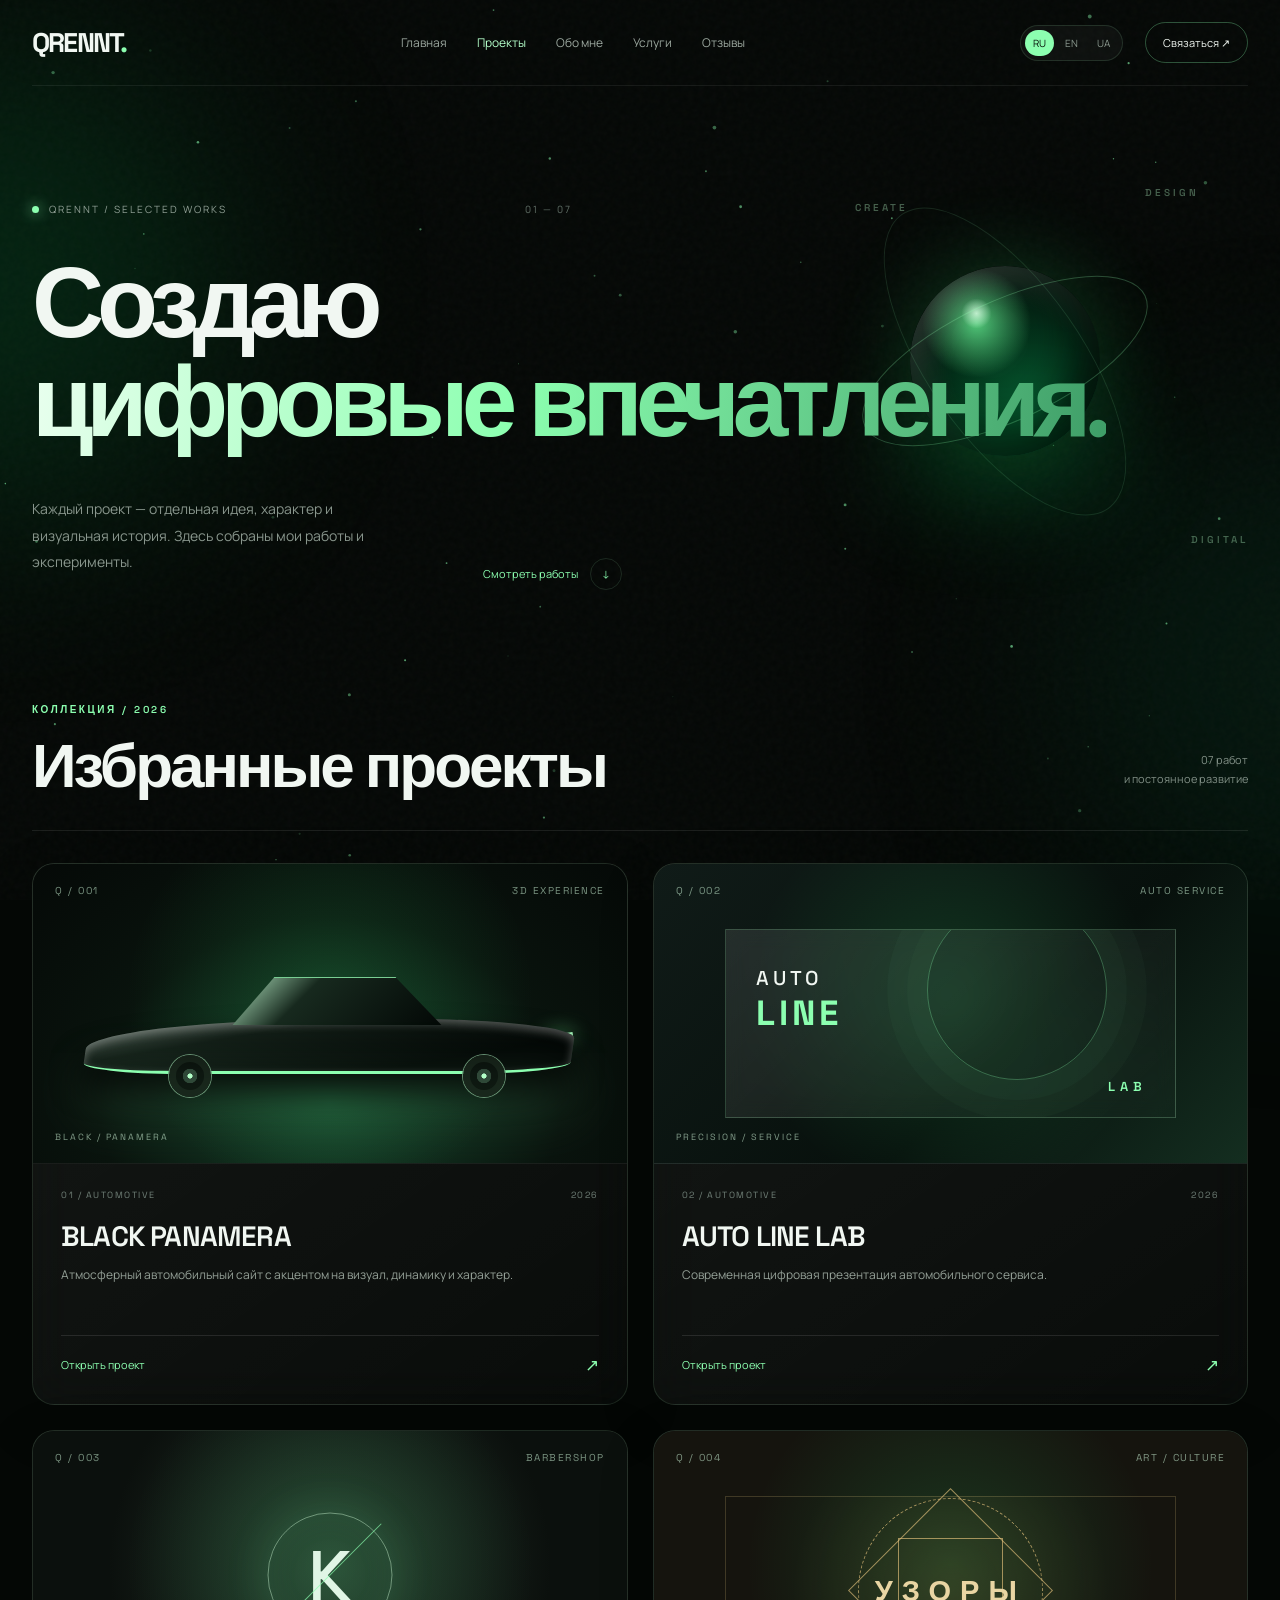
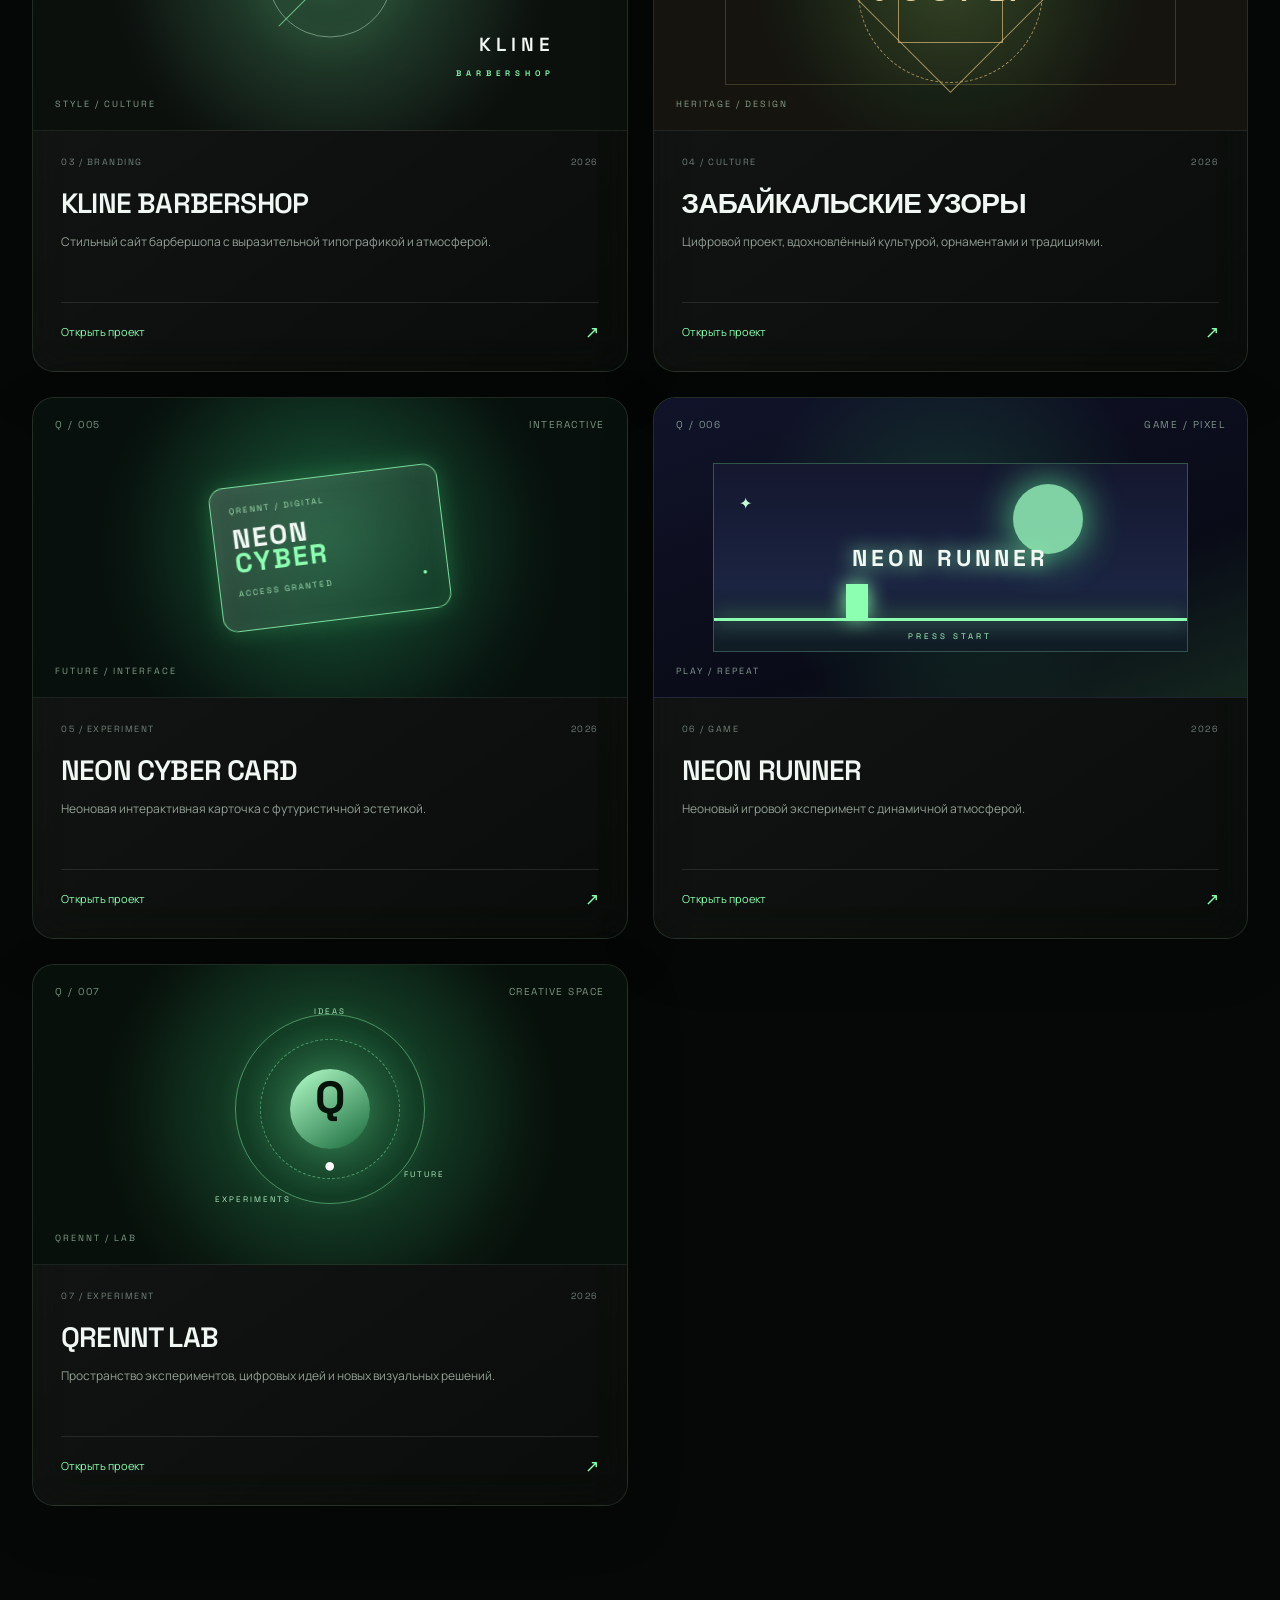
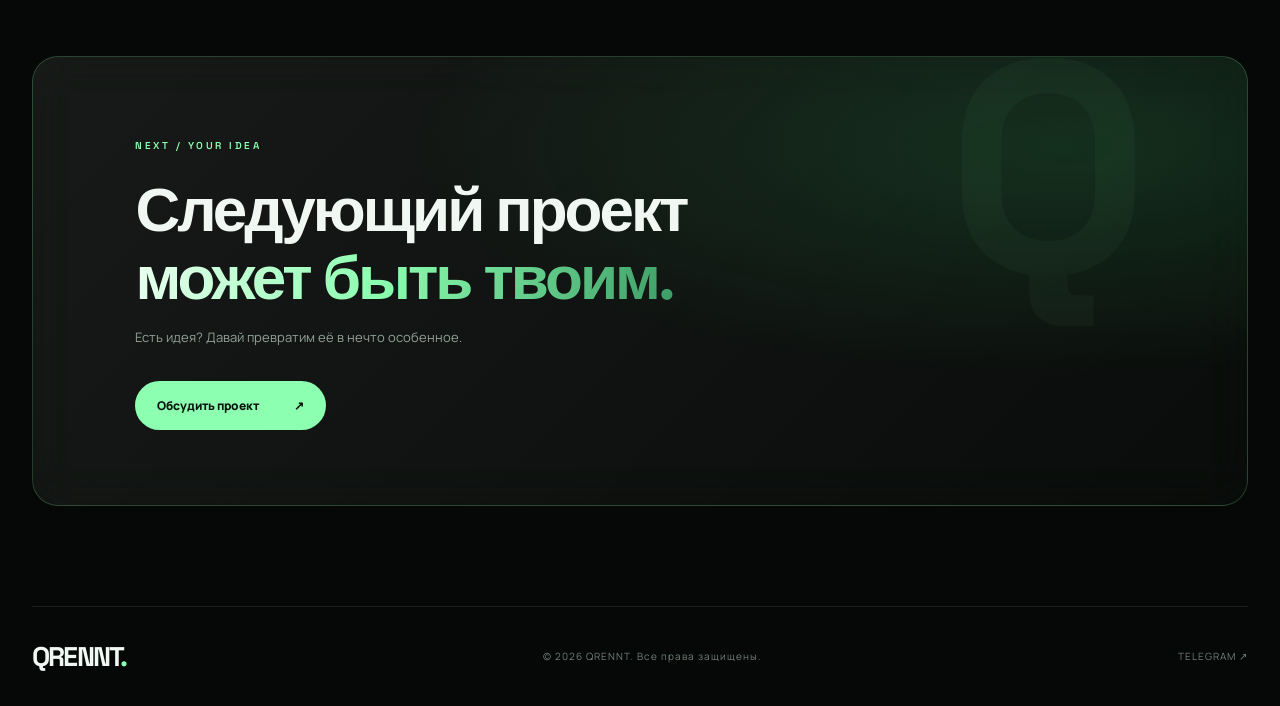
==== projects.html @ 6127b249 "Add files via upload" ====
<!DOCTYPE html>
<html lang="ru">
<head>
  <meta charset="UTF-8">
  <meta name="viewport" content="width=device-width, initial-scale=1.0">
  <meta name="theme-color" content="#050806">
  <title>Проекты — QRENNT</title>
  <meta name="description" content="Избранные проекты QRENNT — сайты, дизайн и цифровые эксперименты.">
  <link rel="preconnect" href="https://fonts.googleapis.com">
  <link rel="preconnect" href="https://fonts.gstatic.com" crossorigin>
  <link href="https://fonts.googleapis.com/css2?family=Manrope:wght@400;500;600;700;800&family=Space+Grotesk:wght@400;500;600;700&display=swap" rel="stylesheet">
  <link rel="stylesheet" href="projects.css">
  <script src="projects.js" defer></script>
</head>
<body>
  <div class="ambient ambient-one"></div>
  <div class="ambient ambient-two"></div>
  <canvas id="particles"></canvas>

  <header class="site-header">
    <a class="logo" href="index.html">QRENNT<span>.</span></a>

    <button class="menu-toggle" id="menuToggle" aria-label="Открыть меню">
      <span></span><span></span>
    </button>

    <nav class="nav" id="mainNav">
      <a href="index.html" data-i18n="navHome">Главная</a>
      <a href="projects.html" class="active" data-i18n="navProjects">Проекты</a>
      <a href="about.html" data-i18n="navAbout">Обо мне</a>
      <a href="services.html" data-i18n="navServices">Услуги</a>
      <a href="reviews.html" data-i18n="navReviews">Отзывы</a>
    </nav>

    <div class="header-right">
      <div class="language-switch">
        <button class="lang active" data-lang="ru">RU</button>
        <button class="lang" data-lang="en">EN</button>
        <button class="lang" data-lang="ua">UA</button>
      </div>
      <a class="header-contact" href="https://t.me/qrennt_workich" target="_blank" rel="noopener" data-i18n="contact">Связаться ↗</a>
    </div>
  </header>

  <main>
    <section class="hero">
      <div class="hero-topline">
        <span class="status-dot"></span>
        <span data-i18n="eyebrow">QRENNT / SELECTED WORKS</span>
        <span class="hero-index">01 — 07</span>
      </div>

      <h1><span data-i18n="heroLine1">Создаю</span><br><span class="gradient-text" data-i18n="heroLine2">цифровые впечатления.</span></h1>

      <div class="hero-bottom">
        <p data-i18n="heroDescription">Каждый проект — отдельная идея, характер и визуальная история. Здесь собраны мои работы и эксперименты.</p>
        <a href="#work" class="scroll-link"><span data-i18n="scroll">Смотреть работы</span><span class="scroll-arrow">↓</span></a>
      </div>

      <div class="hero-orb" aria-hidden="true">
        <div class="orb-ring ring-one"></div>
        <div class="orb-ring ring-two"></div>
        <div class="orb-glass"></div>
        <div class="orb-glow"></div>
      </div>
      <span class="floating-word word-one">DESIGN</span>
      <span class="floating-word word-two">DIGITAL</span>
      <span class="floating-word word-three">CREATE</span>
    </section>

    <section class="work-section" id="work">
      <div class="section-heading">
        <div>
          <span class="section-kicker" data-i18n="collection">КОЛЛЕКЦИЯ / 2026</span>
          <h2 data-i18n="selected">Избранные проекты<span>.</span></h2>
        </div>
        <p data-i18n="count">07 работ<br>и постоянное развитие</p>
      </div>

      <div class="project-grid">

        <article class="project-card featured reveal" data-number="01">
          <div class="project-visual visual-car">
            <div class="visual-top"><span>Q / 001</span><span>3D EXPERIENCE</span></div>
            <div class="car-scene">
              <div class="car-light"></div>
              <div class="car-body"></div>
              <div class="car-window"></div>
              <div class="car-wheel wheel-left"></div>
              <div class="car-wheel wheel-right"></div>
              <div class="car-floor"></div>
            </div>
            <span class="visual-caption">BLACK / PANAMERA</span>
            <span class="visual-orbit"></span>
          </div>
          <div class="project-info">
            <div class="project-meta"><span>01 / AUTOMOTIVE</span><span>2026</span></div>
            <h3>BLACK PANAMERA</h3>
            <p data-i18n="carDesc">Атмосферный автомобильный сайт с акцентом на визуал, динамику и характер.</p>
            <a class="project-link" href="projects/3d-car-site/index.html" target="_blank" rel="noopener"><span data-i18n="openProject">Открыть проект</span><span>↗</span></a>
          </div>
        </article>

        <article class="project-card reveal" data-number="02">
          <div class="project-visual visual-auto">
            <div class="visual-top"><span>Q / 002</span><span>AUTO SERVICE</span></div>
            <div class="auto-window">
              <span class="auto-label">AUTO<br><b>LINE</b></span>
              <div class="auto-lines"></div>
              <div class="auto-circle">LAB</div>
            </div>
            <span class="visual-caption">PRECISION / SERVICE</span>
          </div>
          <div class="project-info">
            <div class="project-meta"><span>02 / AUTOMOTIVE</span><span>2026</span></div>
            <h3>AUTO LINE LAB</h3>
            <p data-i18n="autoDesc">Современная цифровая презентация автомобильного сервиса.</p>
            <a class="project-link" href="projects/AUTO-LINE-LAB/index.html" target="_blank" rel="noopener"><span data-i18n="openProject">Открыть проект</span><span>↗</span></a>
          </div>
        </article>

        <article class="project-card reveal" data-number="03">
          <div class="project-visual visual-barber">
            <div class="visual-top"><span>Q / 003</span><span>BARBERSHOP</span></div>
            <div class="barber-emblem"><span>K</span><i></i></div>
            <div class="barber-type">KLINE<br><small>BARBERSHOP</small></div>
            <span class="visual-caption">STYLE / CULTURE</span>
          </div>
          <div class="project-info">
            <div class="project-meta"><span>03 / BRANDING</span><span>2026</span></div>
            <h3>KLINE BARBERSHOP</h3>
            <p data-i18n="barberDesc">Стильный сайт барбершопа с выразительной типографикой и атмосферой.</p>
            <a class="project-link" href="projects/БАРБЕРШОП/index.html" target="_blank" rel="noopener"><span data-i18n="openProject">Открыть проект</span><span>↗</span></a>
          </div>
        </article>

        <article class="project-card reveal" data-number="04">
          <div class="project-visual visual-pattern">
            <div class="visual-top"><span>Q / 004</span><span>ART / CULTURE</span></div>
            <div class="pattern-art">
              <div class="pattern-shape shape-a"></div>
              <div class="pattern-shape shape-b"></div>
              <div class="pattern-shape shape-c"></div>
              <span>УЗОРЫ</span>
            </div>
            <span class="visual-caption">HERITAGE / DESIGN</span>
          </div>
          <div class="project-info">
            <div class="project-meta"><span>04 / CULTURE</span><span>2026</span></div>
            <h3 data-i18n="patternsTitle">ЗАБАЙКАЛЬСКИЕ УЗОРЫ</h3>
            <p data-i18n="patternsDesc">Цифровой проект, вдохновлённый культурой, орнаментами и традициями.</p>
            <a class="project-link" href="projects/Забайкальские%20Узоры/Сайт%20№1/index.html" target="_blank" rel="noopener"><span data-i18n="openProject">Открыть проект</span><span>↗</span></a>
          </div>
        </article>

        <article class="project-card reveal" data-number="05">
          <div class="project-visual visual-card">
            <div class="visual-top"><span>Q / 005</span><span>INTERACTIVE</span></div>
            <div class="neon-card">
              <span class="neon-small">QRENNT / DIGITAL</span>
              <strong>NEON<br><i>CYBER</i></strong>
              <span class="neon-bottom">ACCESS GRANTED <b>●</b></span>
            </div>
            <span class="visual-caption">FUTURE / INTERFACE</span>
          </div>
          <div class="project-info">
            <div class="project-meta"><span>05 / EXPERIMENT</span><span>2026</span></div>
            <h3>NEON CYBER CARD</h3>
            <p data-i18n="cyberDesc">Неоновая интерактивная карточка с футуристичной эстетикой.</p>
            <a class="project-link" href="projects/neon-cyber-card/index.html" target="_blank" rel="noopener"><span data-i18n="openProject">Открыть проект</span><span>↗</span></a>
          </div>
        </article>

        <article class="project-card reveal" data-number="06">
          <div class="project-visual visual-runner">
            <div class="visual-top"><span>Q / 006</span><span>GAME / PIXEL</span></div>
            <div class="runner-screen">
              <span class="runner-sun"></span>
              <span class="runner-moon">✦</span>
              <div class="runner-ground"></div>
              <div class="runner-player"></div>
              <span class="runner-title">NEON RUNNER</span>
              <span class="runner-start">PRESS START</span>
            </div>
            <span class="visual-caption">PLAY / REPEAT</span>
          </div>
          <div class="project-info">
            <div class="project-meta"><span>06 / GAME</span><span>2026</span></div>
            <h3>NEON RUNNER</h3>
            <p data-i18n="runnerDesc">Неоновый игровой эксперимент с динамичной атмосферой.</p>
            <a class="project-link" href="projects/neon-runner/index.html" target="_blank" rel="noopener"><span data-i18n="openProject">Открыть проект</span><span>↗</span></a>
          </div>
        </article>

        <article class="project-card featured reveal" data-number="07">
          <div class="project-visual visual-lab">
            <div class="visual-top"><span>Q / 007</span><span>CREATIVE SPACE</span></div>
            <div class="lab-core">
              <div class="lab-ring"></div>
              <div class="lab-ring ring-inner"></div>
              <div class="lab-center">Q<span>.</span></div>
              <span class="lab-tag tag-a">IDEAS</span>
              <span class="lab-tag tag-b">EXPERIMENTS</span>
              <span class="lab-tag tag-c">FUTURE</span>
            </div>
            <span class="visual-caption">QRENNT / LAB</span>
          </div>
          <div class="project-info">
            <div class="project-meta"><span>07 / EXPERIMENT</span><span>2026</span></div>
            <h3>QRENNT LAB</h3>
            <p data-i18n="labDesc">Пространство экспериментов, цифровых идей и новых визуальных решений.</p>
            <a class="project-link" href="projects/qrennt-lab/index.html" target="_blank" rel="noopener"><span data-i18n="openProject">Открыть проект</span><span>↗</span></a>
          </div>
        </article>

      </div>
    </section>

    <section class="end-panel reveal">
      <span class="section-kicker" data-i18n="nextLevel">NEXT / YOUR IDEA</span>
      <h2 data-i18n="ctaTitle">Следующий проект<br><span class="gradient-text">может быть твоим.</span></h2>
      <p data-i18n="ctaText">Есть идея? Давай превратим её в нечто особенное.</p>
      <a class="cta-button" href="https://t.me/qrennt_workich" target="_blank" rel="noopener"><span data-i18n="discuss">Обсудить проект</span><span>↗</span></a>
    </section>
  </main>

  <footer class="footer">
    <a class="logo" href="index.html">QRENNT<span>.</span></a>
    <span>© 2026 QRENNT. <span data-i18n="rights">Все права защищены.</span></span>
    <a href="https://t.me/qrennt_workich" target="_blank" rel="noopener">TELEGRAM ↗</a>
  </footer>
</body>
</html>
---- projects.css ----
:root {
  --bg: #050806;
  --panel: rgba(15, 25, 19, .62);
  --green: #8cffb0;
  --green-bright: #b4ffca;
  --muted: #89968d;
  --line: rgba(172, 255, 195, .13);
  --font: "Manrope", sans-serif;
  --display: "Space Grotesk", sans-serif;
}

* { box-sizing: border-box; }
html { scroll-behavior: smooth; }
body {
  margin: 0;
  color: #f1f7f2;
  background: var(--bg);
  font-family: var(--font);
  overflow-x: hidden;
}
a { color: inherit; text-decoration: none; }
button { font: inherit; }

body::before {
  content: "";
  position: fixed;
  inset: 0;
  z-index: -2;
  pointer-events: none;
  opacity: .17;
  background-image: url("data:image/svg+xml,%3Csvg viewBox='0 0 180 180' xmlns='http://www.w3.org/2000/svg'%3E%3Cfilter id='n'%3E%3CfeTurbulence type='fractalNoise' baseFrequency='.9' numOctaves='3' stitchTiles='stitch'/%3E%3C/filter%3E%3Crect width='100%25' height='100%25' filter='url(%23n)' opacity='.17'/%3E%3C/svg%3E");
}

#particles {
  position: fixed;
  inset: 0;
  width: 100%;
  height: 100%;
  pointer-events: none;
  z-index: -1;
}

.ambient {
  position: fixed;
  width: 480px;
  height: 480px;
  border-radius: 50%;
  filter: blur(120px);
  pointer-events: none;
  z-index: -2;
  opacity: .14;
}
.ambient-one { background: #00d95f; top: 5%; left: -250px; }
.ambient-two { background: #087e48; right: -260px; top: 48%; }

.site-header {
  width: min(1380px, calc(100% - 64px));
  height: 86px;
  margin: auto;
  display: flex;
  align-items: center;
  justify-content: space-between;
  border-bottom: 1px solid rgba(255,255,255,.07);
  position: relative;
  z-index: 20;
}
.logo {
  font: 700 27px var(--display);
  letter-spacing: -1.8px;
}
.logo span { color: var(--green); }

.nav, .header-right, .language-switch {
  display: flex;
  align-items: center;
}
.nav { gap: 30px; }
.nav a {
  font-size: 12px;
  color: #9ba79e;
  transition: color .25s;
}
.nav a:hover, .nav a.active { color: var(--green-bright); }
.header-right { gap: 22px; }
.language-switch {
  gap: 3px;
  padding: 4px;
  border: 1px solid var(--line);
  border-radius: 30px;
  background: rgba(255,255,255,.035);
}
.lang {
  border: 0;
  color: #8b998f;
  background: transparent;
  padding: 6px 8px;
  font-size: 10px;
  cursor: pointer;
  border-radius: 20px;
  transition: .25s;
}
.lang.active {
  color: #07110a;
  background: var(--green);
}
.header-contact {
  font-size: 11px;
  padding: 12px 17px;
  border-radius: 30px;
  border: 1px solid rgba(140,255,176,.3);
  transition: .3s;
}
.header-contact:hover {
  background: var(--green);
  color: #07110a;
  box-shadow: 0 0 25px rgba(140,255,176,.25);
}
.menu-toggle { display: none; }

.hero {
  width: min(1380px, calc(100% - 64px));
  min-height: 590px;
  margin: auto;
  padding: 95px 0 65px;
  position: relative;
  display: flex;
  flex-direction: column;
  justify-content: center;
}
.hero-topline, .visual-top, .project-meta {
  display: flex;
  justify-content: space-between;
  align-items: center;
}
.hero-topline {
  width: min(540px, 100%);
  font-size: 10px;
  letter-spacing: 2px;
  color: #91a096;
}
.status-dot {
  width: 7px;
  height: 7px;
  border-radius: 50%;
  background: var(--green);
  box-shadow: 0 0 14px var(--green);
  margin-right: 10px;
}
.hero-topline span:nth-child(2) { margin-right: auto; }
.hero-index { color: #627168; }

.hero h1 {
  font: 600 clamp(52px, 7.8vw, 112px)/.99 var(--display);
  letter-spacing: -7px;
  margin: 38px 0 30px;
  position: relative;
  z-index: 2;
}
.gradient-text {
  color: transparent;
  background: linear-gradient(100deg, #eaffef 0%, #8cffb0 45%, #3e9d67 100%);
  background-clip: text;
  -webkit-background-clip: text;
}
.hero-bottom {
  width: min(590px, 100%);
  display: flex;
  align-items: end;
  justify-content: space-between;
  gap: 25px;
  position: relative;
  z-index: 2;
}
.hero-bottom p {
  max-width: 360px;
  color: var(--muted);
  font-size: 14px;
  line-height: 1.9;
}
.scroll-link {
  display: flex;
  align-items: center;
  gap: 12px;
  color: var(--green);
  font-size: 11px;
  white-space: nowrap;
}
.scroll-arrow {
  width: 32px;
  height: 32px;
  display: grid;
  place-items: center;
  border: 1px solid var(--line);
  border-radius: 50%;
  transition: .3s;
}
.scroll-link:hover .scroll-arrow {
  background: var(--green);
  color: #061009;
  transform: translateY(4px);
}

.hero-orb {
  width: 340px;
  height: 340px;
  position: absolute;
  right: 6%;
  top: 105px;
  display: grid;
  place-items: center;
  pointer-events: none;
  animation: orbFloat 8s ease-in-out infinite;
}
.orb-glass {
  width: 190px;
  height: 190px;
  border-radius: 50%;
  background:
    radial-gradient(circle at 35% 25%, rgba(220,255,229,.8), transparent 8%),
    radial-gradient(circle at 35% 30%, rgba(108,255,155,.75), transparent 30%),
    radial-gradient(circle at 65% 75%, #07552e, #03190e 65%, #020704);
  box-shadow: inset -15px -20px 45px #020a05, inset 10px 10px 35px rgba(255,255,255,.2), 0 0 90px rgba(42,255,117,.2);
  animation: orbPulse 5s ease-in-out infinite;
}
.orb-glow {
  position: absolute;
  width: 260px;
  height: 70px;
  bottom: 35px;
  border-radius: 50%;
  background: #00ed6b;
  filter: blur(55px);
  opacity: .2;
}
.orb-ring {
  position: absolute;
  border: 1px solid rgba(146,255,179,.25);
  border-radius: 50%;
  transform: rotate(-25deg);
}
.ring-one { width: 310px; height: 120px; }
.ring-two { width: 360px; height: 155px; transform: rotate(55deg); border-color: rgba(146,255,179,.12); }
.floating-word {
  position: absolute;
  color: rgba(187,255,204,.35);
  font: 600 10px var(--display);
  letter-spacing: 3px;
}
.word-one { right: 4%; top: 100px; }
.word-two { right: 0; bottom: 130px; }
.word-three { right: 28%; top: 115px; }

.work-section {
  width: min(1380px, calc(100% - 64px));
  margin: 20px auto 150px;
}
.section-heading {
  display: flex;
  align-items: end;
  justify-content: space-between;
  padding-bottom: 30px;
  margin-bottom: 32px;
  border-bottom: 1px solid rgba(255,255,255,.09);
}
.section-kicker {
  color: var(--green);
  font: 600 10px var(--display);
  letter-spacing: 2.5px;
}
.section-heading h2, .end-panel h2 {
  font: 600 clamp(34px, 5vw, 62px)/1.1 var(--display);
  letter-spacing: -3px;
  margin: 14px 0 0;
}
.section-heading h2 span { color: var(--green); }
.section-heading > p {
  text-align: right;
  color: #829087;
  font-size: 11px;
  line-height: 1.8;
}

.project-grid {
  display: grid;
  grid-template-columns: repeat(2, minmax(0, 1fr));
  gap: 25px;
}
.project-card {
  min-width: 0;
  border: 1px solid rgba(182,255,199,.12);
  background: linear-gradient(145deg, rgba(255,255,255,.065), rgba(255,255,255,.018));
  border-radius: 22px;
  overflow: hidden;
  position: relative;
  backdrop-filter: blur(22px);
  -webkit-backdrop-filter: blur(22px);
  box-shadow: 0 18px 55px rgba(0,0,0,.18);
  transition: border-color .4s, box-shadow .4s, transform .4s;
  transform-style: preserve-3d;
}
.project-card:hover {
  border-color: rgba(140,255,176,.42);
  box-shadow: 0 25px 75px rgba(0,0,0,.35), 0 0 35px rgba(39,255,111,.08);
}
.project-card.featured { grid-column: span 1; }

.project-visual {
  height: 300px;
  position: relative;
  overflow: hidden;
  isolation: isolate;
  background: #08130c;
  border-bottom: 1px solid rgba(255,255,255,.08);
}
.project-visual::after {
  content: "";
  position: absolute;
  inset: 0;
  z-index: -1;
  background: radial-gradient(circle at 50% 45%, rgba(62,255,129,.15), transparent 60%);
}
.visual-top {
  position: absolute;
  z-index: 4;
  top: 20px;
  left: 22px;
  right: 22px;
  color: rgba(214,255,224,.55);
  font: 10px var(--display);
  letter-spacing: 1.5px;
}
.visual-caption {
  position: absolute;
  bottom: 20px;
  left: 22px;
  color: rgba(217,255,226,.58);
  font: 9px var(--display);
  letter-spacing: 2px;
}
.project-info { padding: 25px 28px 28px; }
.project-meta {
  color: #718078;
  font: 9px var(--display);
  letter-spacing: 1.5px;
}
.project-info h3 {
  font: 600 clamp(20px, 2.4vw, 28px) var(--display);
  letter-spacing: -.8px;
  margin: 17px 0 10px;
}
.project-info p {
  min-height: 48px;
  max-width: 470px;
  color: #94a097;
  font-size: 12px;
  line-height: 1.8;
  margin: 0 0 23px;
}
.project-link {
  display: flex;
  justify-content: space-between;
  align-items: center;
  color: var(--green);
  border-top: 1px solid rgba(255,255,255,.1);
  padding-top: 17px;
  font-size: 11px;
  transition: .3s;
}
.project-link span:last-child { font-size: 17px; transition: transform .3s; }
.project-link:hover span:last-child { transform: translate(4px,-4px); }

/* BLACK PANAMERA */
.visual-car {
  background: radial-gradient(ellipse at 50% 80%, #17442b, #09130d 55%, #050907);
}
.car-scene {
  position: absolute;
  width: 82%;
  height: 140px;
  left: 9%;
  top: 95px;
  animation: carHover 5s ease-in-out infinite;
}
.car-body {
  position: absolute;
  width: 100%;
  height: 55px;
  bottom: 25px;
  border-radius: 55% 35% 22% 20%;
  background: linear-gradient(170deg, #56655b, #111b15 32%, #020504 75%);
  border-bottom: 3px solid #8cffb0;
  box-shadow: 0 18px 30px #000, inset 0 4px 10px rgba(255,255,255,.3);
  transform: skewX(-8deg);
}
.car-window {
  position: absolute;
  width: 43%;
  height: 48px;
  left: 30%;
  top: 18px;
  background: linear-gradient(135deg, #b3e8c2, #17291e 35%, #030806);
  clip-path: polygon(20% 0, 78% 0, 100% 100%, 0 100%);
  border-top: 1px solid #9bffb8;
}
.car-light {
  position: absolute;
  right: 0;
  bottom: 60px;
  width: 28px;
  height: 5px;
  background: #aaffbf;
  box-shadow: 0 0 20px #7dff9f;
  transform: rotate(-8deg);
}
.car-wheel {
  position: absolute;
  bottom: 2px;
  width: 42px;
  height: 42px;
  border: 7px solid #101711;
  border-radius: 50%;
  background: radial-gradient(circle, #b6ffc9 0 12%, #293c30 14% 35%, #050806 38%);
  box-shadow: 0 0 0 1px #668c70;
}
.wheel-left { left: 17%; }
.wheel-right { right: 14%; }
.car-floor {
  position: absolute;
  bottom: 0;
  width: 100%;
  height: 15px;
  background: #8cffb0;
  filter: blur(30px);
  opacity: .35;
}

/* AUTO LINE LAB */
.visual-auto { background: linear-gradient(135deg, #101b18, #07100c 60%, #142e20); }
.auto-window {
  position: absolute;
  inset: 65px 12% 45px;
  border: 1px solid rgba(174,255,193,.2);
  background: linear-gradient(135deg, rgba(255,255,255,.1), rgba(255,255,255,.015));
  backdrop-filter: blur(10px);
  overflow: hidden;
}
.auto-label {
  position: absolute;
  top: 35px;
  left: 30px;
  font: 500 20px var(--display);
  letter-spacing: 4px;
}
.auto-label b { color: var(--green); font-size: 35px; }
.auto-lines {
  position: absolute;
  width: 180px;
  height: 180px;
  border: 1px solid rgba(140,255,176,.3);
  border-radius: 50%;
  right: 15%;
  top: -30px;
  box-shadow: 0 0 0 20px rgba(140,255,176,.025), 0 0 0 40px rgba(140,255,176,.025);
  animation: spin 20s linear infinite;
}
.auto-circle {
  position: absolute;
  right: 28px;
  bottom: 22px;
  color: var(--green);
  font: 600 13px var(--display);
  letter-spacing: 5px;
}

/* KLINE */
.visual-barber { background: radial-gradient(circle at 50% 45%, #29382e, #0b100d 65%); }
.barber-emblem {
  position: absolute;
  width: 125px;
  height: 125px;
  left: 50%;
  top: 48%;
  transform: translate(-50%,-50%);
  display: grid;
  place-items: center;
  border: 1px solid rgba(208,255,217,.45);
  border-radius: 50%;
  box-shadow: 0 0 50px rgba(140,255,176,.1), inset 0 0 30px rgba(140,255,176,.08);
}
.barber-emblem span { font: 500 70px var(--display); color: #e0f5e5; }
.barber-emblem i {
  position: absolute;
  width: 145px;
  height: 1px;
  background: var(--green);
  transform: rotate(-45deg);
  opacity: .7;
}
.barber-type {
  position: absolute;
  right: 12%;
  bottom: 48px;
  text-align: right;
  font: 600 19px var(--display);
  letter-spacing: 5px;
}
.barber-type small { color: var(--green); font-size: 8px; }

/* PATTERNS */
.visual-pattern { background: #15140e; }
.pattern-art {
  position: absolute;
  inset: 65px 12% 45px;
  display: grid;
  place-items: center;
  border: 1px solid rgba(234,204,129,.2);
  background: radial-gradient(circle, rgba(190,151,76,.14), transparent 65%);
}
.pattern-art > span {
  z-index: 2;
  font: 600 29px var(--display);
  letter-spacing: 9px;
  color: #e9d5a3;
}
.pattern-shape {
  position: absolute;
  width: 145px;
  height: 145px;
  border: 1px solid rgba(231,196,125,.65);
  transform: rotate(45deg);
}
.shape-b { width: 105px; height: 105px; transform: rotate(0deg); }
.shape-c { width: 185px; height: 185px; border-radius: 50%; border-style: dashed; animation: spin 35s linear infinite; }

/* NEON CARD */
.visual-card { background: radial-gradient(circle, #123b2b, #07100c 70%); }
.neon-card {
  position: absolute;
  width: 230px;
  height: 145px;
  top: 50%;
  left: 50%;
  transform: translate(-50%,-50%) rotate(-7deg);
  padding: 18px;
  border: 1px solid rgba(143,255,183,.8);
  border-radius: 15px;
  background: linear-gradient(135deg, rgba(255,255,255,.16), rgba(25,85,52,.3));
  box-shadow: 0 0 25px rgba(90,255,145,.22), inset 0 0 20px rgba(140,255,176,.08);
  backdrop-filter: blur(15px);
  animation: cardFloat 5s ease-in-out infinite;
}
.neon-small, .neon-bottom { display: block; font: 8px var(--display); letter-spacing: 2px; color: #a8e8b8; }
.neon-card strong { display: block; margin: 12px 0; font: 700 27px/.9 var(--display); letter-spacing: 2px; }
.neon-card strong i { color: var(--green); font-style: normal; }
.neon-bottom { display: flex; justify-content: space-between; }
.neon-bottom b { color: var(--green); }

/* RUNNER */
.visual-runner { background: linear-gradient(160deg, #11132a, #090b17 65%, #13251d); }
.runner-screen {
  position: absolute;
  inset: 65px 10% 45px;
  overflow: hidden;
  border: 1px solid rgba(148,255,187,.25);
  background: linear-gradient(#14172e, #1b2441 65%, #101c22);
}
.runner-sun {
  position: absolute;
  width: 70px;
  height: 70px;
  top: 20px;
  right: 22%;
  border-radius: 50%;
  background: #9bffc1;
  box-shadow: 0 0 40px #63ff9a;
  opacity: .8;
}
.runner-moon { position: absolute; top: 28px; left: 25px; color: #c5ffda; }
.runner-ground {
  position: absolute;
  bottom: 30px;
  width: 100%;
  height: 3px;
  background: #8cffb0;
  box-shadow: 0 0 20px #8cffb0;
}
.runner-player {
  position: absolute;
  width: 22px;
  height: 34px;
  bottom: 33px;
  left: 28%;
  background: var(--green);
  box-shadow: 0 0 20px #8cffb0;
  animation: jump 1.6s ease-in-out infinite;
}
.runner-title {
  position: absolute;
  top: 42%;
  left: 0;
  width: 100%;
  text-align: center;
  font: 700 23px var(--display);
  letter-spacing: 4px;
  text-shadow: 0 0 20px #8cffb0;
}
.runner-start {
  position: absolute;
  bottom: 10px;
  width: 100%;
  text-align: center;
  color: #a5ffc0;
  font: 8px var(--display);
  letter-spacing: 3px;
}

/* QRENNT LAB */
.visual-lab { background: radial-gradient(circle, #153d29, #07100a 70%); }
.lab-core {
  position: absolute;
  width: 190px;
  height: 190px;
  left: 50%;
  top: 48%;
  transform: translate(-50%,-50%);
  display: grid;
  place-items: center;
}
.lab-ring {
  position: absolute;
  inset: 0;
  border: 1px solid rgba(140,255,176,.45);
  border-radius: 50%;
  box-shadow: 0 0 25px rgba(140,255,176,.08);
  animation: spin 18s linear infinite;
}
.ring-inner { inset: 25px; border-style: dashed; animation-direction: reverse; }
.lab-center {
  width: 80px;
  height: 80px;
  display: grid;
  place-items: center;
  border-radius: 50%;
  background: linear-gradient(145deg, #b5ffca, #17683b);
  color: #06130a;
  font: 700 45px var(--display);
  box-shadow: 0 0 50px rgba(140,255,176,.35);
}
.lab-center span { color: #fff; }
.lab-tag {
  position: absolute;
  color: #a9eabb;
  font: 8px var(--display);
  letter-spacing: 2px;
}
.tag-a { top: -8px; }
.tag-b { bottom: 0; left: -20px; }
.tag-c { bottom: 25px; right: -20px; }

.end-panel {
  width: min(1380px, calc(100% - 64px));
  margin: 0 auto 100px;
  padding: 75px 8%;
  border: 1px solid rgba(140,255,176,.2);
  border-radius: 26px;
  background:
    radial-gradient(ellipse at 85% 20%, rgba(49,190,99,.18), transparent 45%),
    linear-gradient(135deg, rgba(255,255,255,.075), rgba(255,255,255,.018));
  backdrop-filter: blur(25px);
  position: relative;
  overflow: hidden;
}
.end-panel::after {
  content: "Q";
  position: absolute;
  right: 8%;
  top: -80px;
  font: 700 300px var(--display);
  color: rgba(140,255,176,.035);
  pointer-events: none;
}
.end-panel h2 { margin: 22px 0 15px; }
.end-panel p { color: #93a197; font-size: 13px; }
.cta-button {
  display: inline-flex;
  align-items: center;
  gap: 35px;
  margin-top: 22px;
  padding: 16px 22px;
  border-radius: 40px;
  color: #06110a;
  background: var(--green);
  font-size: 12px;
  font-weight: 800;
  transition: .3s;
}
.cta-button:hover { transform: translateY(-4px); box-shadow: 0 12px 35px rgba(140,255,176,.2); }

.footer {
  width: min(1380px, calc(100% - 64px));
  min-height: 100px;
  margin: auto;
  border-top: 1px solid rgba(255,255,255,.09);
  display: flex;
  justify-content: space-between;
  align-items: center;
  gap: 20px;
}
.footer > span, .footer > a:last-child {
  color: #718078;
  font-size: 10px;
  letter-spacing: 1px;
}

.reveal {
  opacity: 0;
  transform: translateY(35px);
  transition: opacity .8s ease, transform .8s cubic-bezier(.2,.7,.2,1);
}
.reveal.visible { opacity: 1; transform: translateY(0); }

@keyframes orbFloat { 0%,100% { transform: translateY(0) rotate(-5deg); } 50% { transform: translateY(-18px) rotate(5deg); } }
@keyframes orbPulse { 0%,100% { transform: scale(1); } 50% { transform: scale(1.06); } }
@keyframes carHover { 0%,100% { transform: translateY(0); } 50% { transform: translateY(-9px); } }
@keyframes spin { to { transform: rotate(360deg); } }
@keyframes cardFloat { 0%,100% { margin-top: 0; } 50% { margin-top: -12px; } }
@keyframes jump { 0%,100% { transform: translateY(0); } 50% { transform: translateY(-25px); } }

@media (max-width: 900px) {
  .nav { gap: 15px; }
  .nav a { font-size: 10px; }
  .header-contact { display: none; }
  .hero-orb { right: 0; opacity: .65; transform: scale(.8); }
  .hero h1 { letter-spacing: -4px; }
}
@media (max-width: 680px) {
  .site-header, .hero, .work-section, .footer, .end-panel {
    width: calc(100% - 36px);
  }
  .site-header { height: 72px; }
  .menu-toggle {
    display: flex;
    flex-direction: column;
    gap: 6px;
    border: 0;
    background: transparent;
    padding: 10px;
    z-index: 25;
  }
  .menu-toggle span { width: 23px; height: 1px; background: var(--green); }
  .nav {
    display: none;
    position: absolute;
    top: 70px;
    left: 0;
    right: 0;
    padding: 22px;
    flex-direction: column;
    align-items: stretch;
    gap: 20px;
    border: 1px solid var(--line);
    border-radius: 18px;
    background: rgba(5,12,8,.96);
    backdrop-filter: blur(25px);
  }
  .nav.open { display: flex; }
  .nav a { font-size: 13px; }
  .header-right { margin-left: auto; margin-right: 12px; }
  .hero { min-height: 560px; padding-top: 90px; }
  .hero h1 { font-size: clamp(48px, 12vw, 72px); letter-spacing: -3px; }
  .hero-orb { width: 220px; height: 220px; top: 240px; right: -35px; opacity: .45; }
  .orb-glass { width: 125px; height: 125px; }
  .ring-one { width: 210px; height: 85px; }
  .ring-two { width: 240px; height: 105px; }
  .word-one { top: 220px; right: 4%; }
  .word-two { bottom: 80px; right: 0; }
  .word-three { display: none; }
  .hero-bottom { flex-direction: column; align-items: flex-start; gap: 10px; }
  .hero-bottom p { font-size: 12px; }
  .section-heading { align-items: flex-start; gap: 15px; }
  .section-heading h2 { font-size: 34px; letter-spacing: -2px; }
  .section-heading > p { font-size: 9px; }
  .project-grid { grid-template-columns: 1fr; gap: 18px; }
  .project-visual { height: 250px; }
  .project-info { padding: 22px; }
  .project-info p { min-height: 0; }
  .end-panel { padding: 48px 25px; }
  .end-panel h2 { font-size: 39px; letter-spacing: -2px; }
  .footer { flex-wrap: wrap; padding: 25px 0; }
}
@media (prefers-reduced-motion: reduce) {
  *, *::before, *::after {
    scroll-behavior: auto !important;
    animation-duration: .01ms !important;
    animation-iteration-count: 1 !important;
    transition-duration: .01ms !important;
  }
  .reveal { opacity: 1; transform: none; }
}
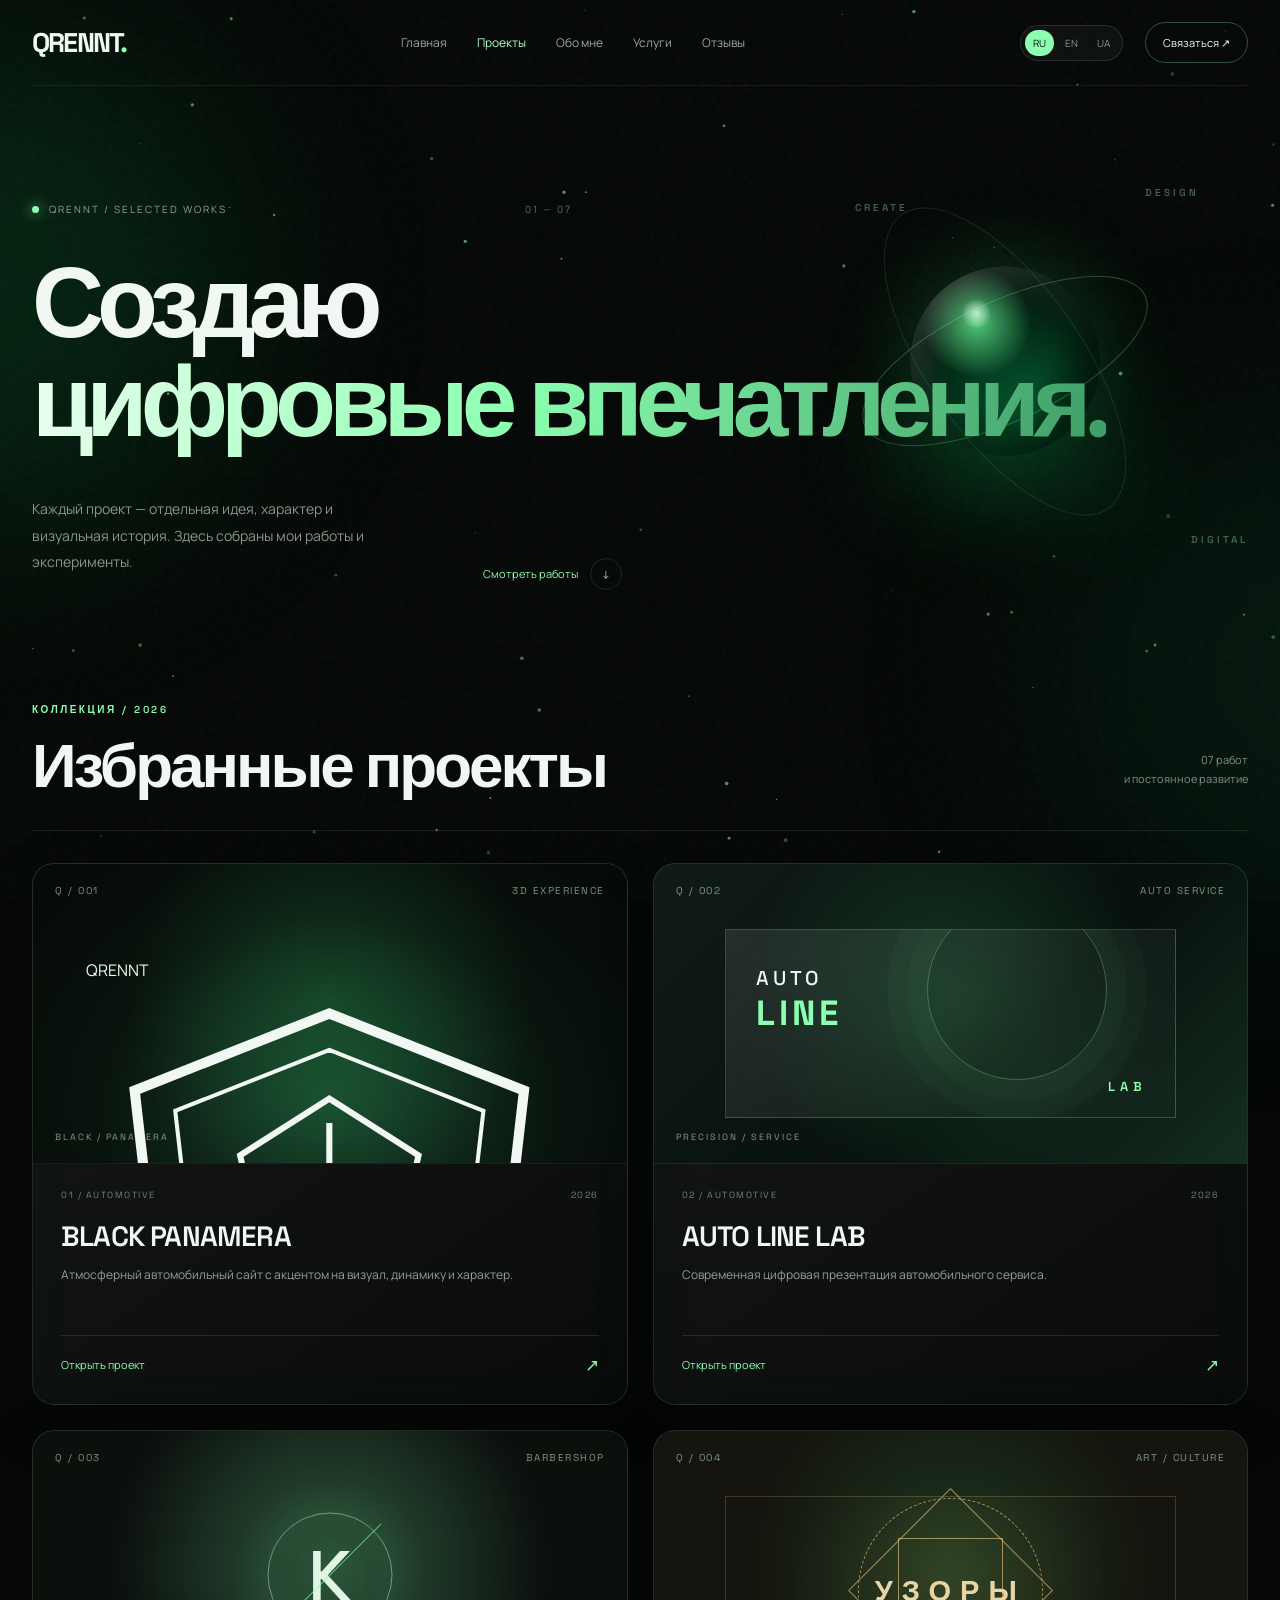
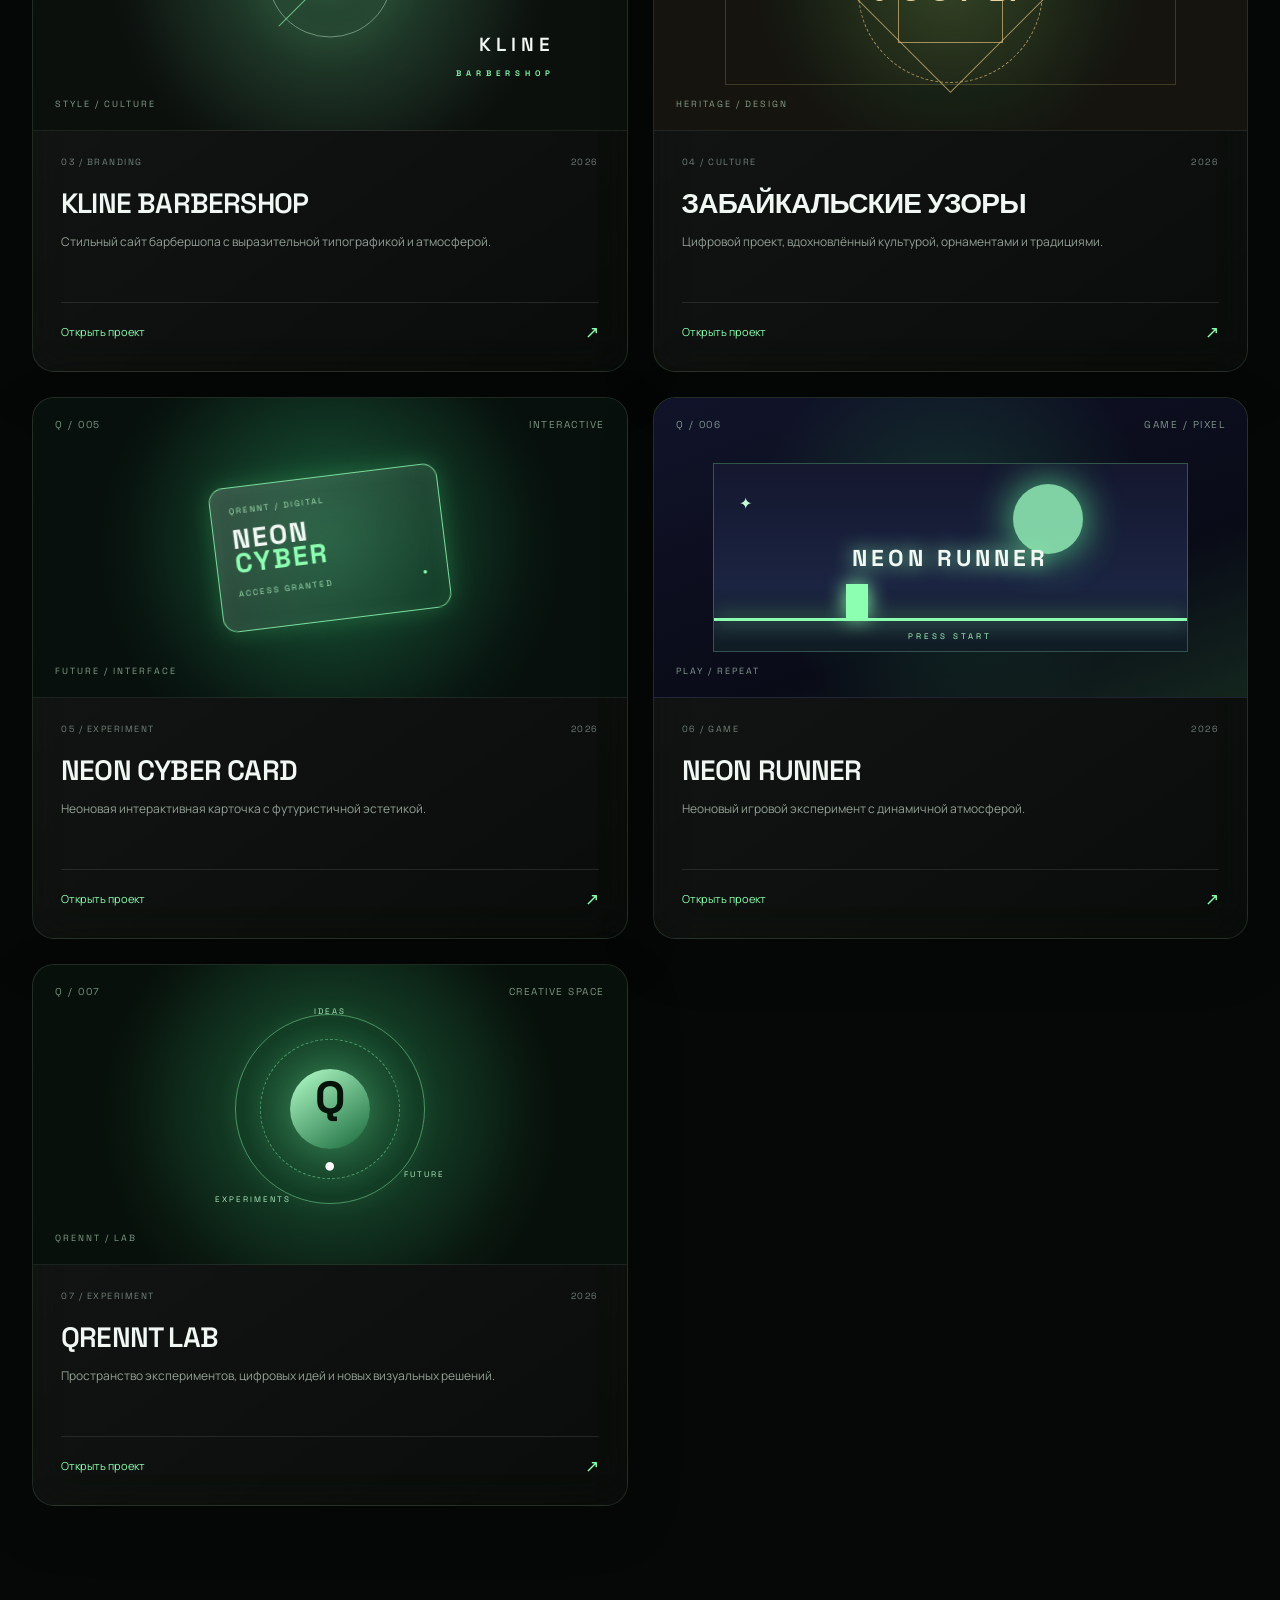
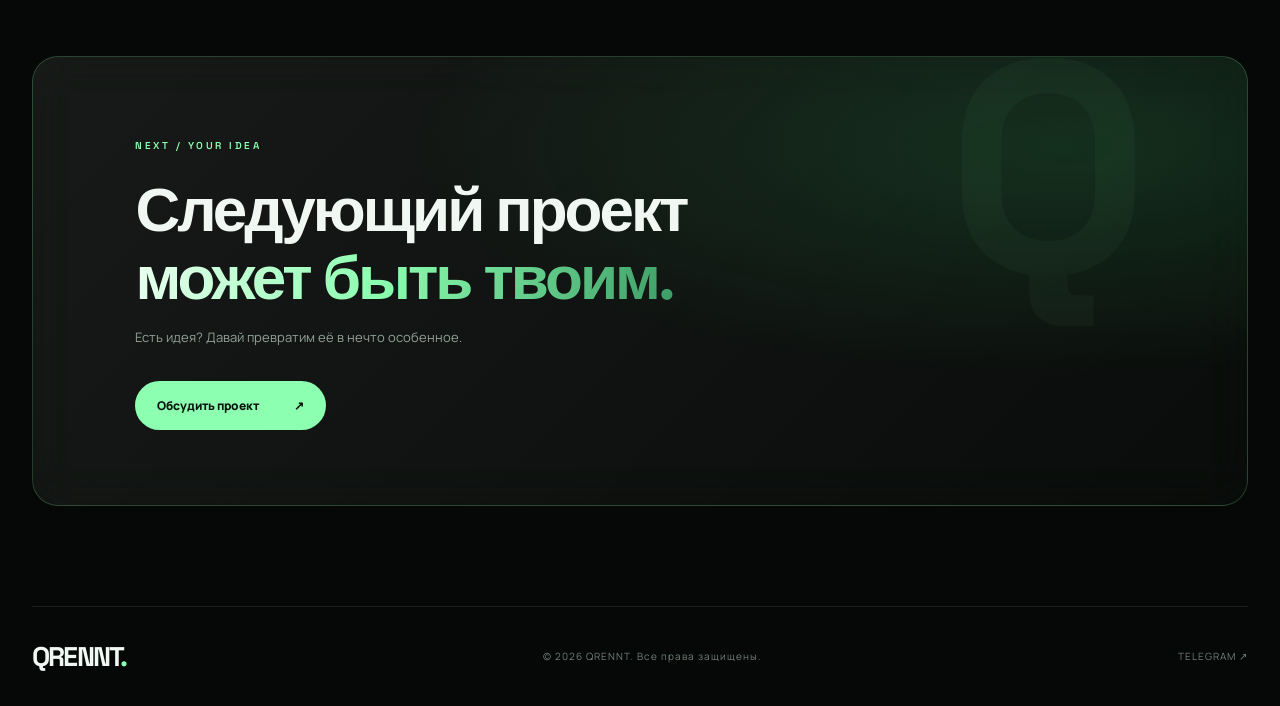
==== commit 68014290: "Update projects.html" ====
--- a/projects.html
+++ b/projects.html
@@ -51,11 +51,17 @@
         <span class="hero-index">01 — 07</span>
       </div>
 
-      <h1><span data-i18n="heroLine1">Создаю</span><br><span class="gradient-text" data-i18n="heroLine2">цифровые впечатления.</span></h1>
+      <h1>
+        <span data-i18n="heroLine1">Создаю</span><br>
+        <span class="gradient-text" data-i18n="heroLine2">цифровые впечатления.</span>
+      </h1>
 
       <div class="hero-bottom">
         <p data-i18n="heroDescription">Каждый проект — отдельная идея, характер и визуальная история. Здесь собраны мои работы и эксперименты.</p>
-        <a href="#work" class="scroll-link"><span data-i18n="scroll">Смотреть работы</span><span class="scroll-arrow">↓</span></a>
+        <a href="#work" class="scroll-link">
+          <span data-i18n="scroll">Смотреть работы</span>
+          <span class="scroll-arrow">↓</span>
+        </a>
       </div>
 
       <div class="hero-orb" aria-hidden="true">
@@ -64,6 +70,7 @@
         <div class="orb-glass"></div>
         <div class="orb-glow"></div>
       </div>
+
       <span class="floating-word word-one">DESIGN</span>
       <span class="floating-word word-two">DIGITAL</span>
       <span class="floating-word word-three">CREATE</span>
@@ -80,101 +87,239 @@
 
       <div class="project-grid">
 
+        <!-- PROJECT 01 / BLACK PANAMERA -->
+
         <article class="project-card featured reveal" data-number="01">
           <div class="project-visual visual-car">
-            <div class="visual-top"><span>Q / 001</span><span>3D EXPERIENCE</span></div>
-            <div class="car-scene">
-              <div class="car-light"></div>
-              <div class="car-body"></div>
-              <div class="car-window"></div>
-              <div class="car-wheel wheel-left"></div>
-              <div class="car-wheel wheel-right"></div>
-              <div class="car-floor"></div>
-            </div>
+            <div class="visual-top">
+              <span>Q / 001</span>
+              <span>3D EXPERIENCE</span>
+            </div>
+
+            <div class="car-scene crest-scene">
+              <div class="crest-glow"></div>
+
+              <div class="car-crest">
+                <div class="crest-inner">
+                  <span class="crest-top">QRENNT</span>
+
+                  <div class="crest-symbol">
+                    <svg viewBox="0 0 120 140" xmlns="http://www.w3.org/2000/svg" aria-hidden="true">
+                      <path d="M60 8 L108 27 L101 88 L60 130 L19 88 L12 27 Z"
+                            fill="none"
+                            stroke="currentColor"
+                            stroke-width="2.5"/>
+
+                      <path d="M60 17 L98 32 L92 84 L60 116 L28 84 L22 32 Z"
+                            fill="none"
+                            stroke="currentColor"
+                            stroke-width="1"/>
+
+                      <path d="M38 43 L60 29 L82 43 L76 69 L60 82 L44 69 Z"
+                            fill="none"
+                            stroke="currentColor"
+                            stroke-width="1.5"/>
+
+                      <path d="M42 92 L60 75 L78 92 L72 102 L60 110 L48 102 Z"
+                            fill="currentColor"
+                            opacity=".65"/>
+
+                      <path d="M35 50 L48 50 L48 62 L35 62 Z"
+                            fill="currentColor"
+                            opacity=".45"/>
+
+                      <path d="M72 50 L85 50 L85 62 L72 62 Z"
+                            fill="currentColor"
+                            opacity=".45"/>
+
+                      <path d="M60 35 L60 72"
+                            stroke="currentColor"
+                            stroke-width="1.5"/>
+
+                      <path d="M46 70 L60 60 L74 70"
+                            fill="none"
+                            stroke="currentColor"
+                            stroke-width="2"/>
+                    </svg>
+                  </div>
+
+                  <span class="crest-bottom">AUTOMOTIVE DIVISION</span>
+                </div>
+              </div>
+            </div>
+
             <span class="visual-caption">BLACK / PANAMERA</span>
             <span class="visual-orbit"></span>
           </div>
-          <div class="project-info">
-            <div class="project-meta"><span>01 / AUTOMOTIVE</span><span>2026</span></div>
+
+          <div class="project-info">
+            <div class="project-meta">
+              <span>01 / AUTOMOTIVE</span>
+              <span>2026</span>
+            </div>
+
             <h3>BLACK PANAMERA</h3>
+
             <p data-i18n="carDesc">Атмосферный автомобильный сайт с акцентом на визуал, динамику и характер.</p>
-            <a class="project-link" href="projects/3d-car-site/index.html" target="_blank" rel="noopener"><span data-i18n="openProject">Открыть проект</span><span>↗</span></a>
-          </div>
-        </article>
+
+            <a class="project-link" href="projects/3d-car-site/index.html" target="_blank" rel="noopener">
+              <span data-i18n="openProject">Открыть проект</span>
+              <span>↗</span>
+            </a>
+          </div>
+        </article>
+
+        <!-- PROJECT 02 -->
 
         <article class="project-card reveal" data-number="02">
           <div class="project-visual visual-auto">
-            <div class="visual-top"><span>Q / 002</span><span>AUTO SERVICE</span></div>
+            <div class="visual-top">
+              <span>Q / 002</span>
+              <span>AUTO SERVICE</span>
+            </div>
+
             <div class="auto-window">
               <span class="auto-label">AUTO<br><b>LINE</b></span>
               <div class="auto-lines"></div>
               <div class="auto-circle">LAB</div>
             </div>
+
             <span class="visual-caption">PRECISION / SERVICE</span>
           </div>
-          <div class="project-info">
-            <div class="project-meta"><span>02 / AUTOMOTIVE</span><span>2026</span></div>
+
+          <div class="project-info">
+            <div class="project-meta">
+              <span>02 / AUTOMOTIVE</span>
+              <span>2026</span>
+            </div>
+
             <h3>AUTO LINE LAB</h3>
+
             <p data-i18n="autoDesc">Современная цифровая презентация автомобильного сервиса.</p>
-            <a class="project-link" href="projects/AUTO-LINE-LAB/index.html" target="_blank" rel="noopener"><span data-i18n="openProject">Открыть проект</span><span>↗</span></a>
-          </div>
-        </article>
+
+            <a class="project-link" href="projects/AUTO-LINE-LAB/index.html" target="_blank" rel="noopener">
+              <span data-i18n="openProject">Открыть проект</span>
+              <span>↗</span>
+            </a>
+          </div>
+        </article>
+
+        <!-- PROJECT 03 -->
 
         <article class="project-card reveal" data-number="03">
           <div class="project-visual visual-barber">
-            <div class="visual-top"><span>Q / 003</span><span>BARBERSHOP</span></div>
-            <div class="barber-emblem"><span>K</span><i></i></div>
+            <div class="visual-top">
+              <span>Q / 003</span>
+              <span>BARBERSHOP</span>
+            </div>
+
+            <div class="barber-emblem">
+              <span>K</span>
+              <i></i>
+            </div>
+
             <div class="barber-type">KLINE<br><small>BARBERSHOP</small></div>
+
             <span class="visual-caption">STYLE / CULTURE</span>
           </div>
-          <div class="project-info">
-            <div class="project-meta"><span>03 / BRANDING</span><span>2026</span></div>
+
+          <div class="project-info">
+            <div class="project-meta">
+              <span>03 / BRANDING</span>
+              <span>2026</span>
+            </div>
+
             <h3>KLINE BARBERSHOP</h3>
+
             <p data-i18n="barberDesc">Стильный сайт барбершопа с выразительной типографикой и атмосферой.</p>
-            <a class="project-link" href="projects/БАРБЕРШОП/index.html" target="_blank" rel="noopener"><span data-i18n="openProject">Открыть проект</span><span>↗</span></a>
-          </div>
-        </article>
+
+            <a class="project-link" href="projects/БАРБЕРШОП/index.html" target="_blank" rel="noopener">
+              <span data-i18n="openProject">Открыть проект</span>
+              <span>↗</span>
+            </a>
+          </div>
+        </article>
+
+        <!-- PROJECT 04 -->
 
         <article class="project-card reveal" data-number="04">
           <div class="project-visual visual-pattern">
-            <div class="visual-top"><span>Q / 004</span><span>ART / CULTURE</span></div>
+            <div class="visual-top">
+              <span>Q / 004</span>
+              <span>ART / CULTURE</span>
+            </div>
+
             <div class="pattern-art">
               <div class="pattern-shape shape-a"></div>
               <div class="pattern-shape shape-b"></div>
               <div class="pattern-shape shape-c"></div>
               <span>УЗОРЫ</span>
             </div>
+
             <span class="visual-caption">HERITAGE / DESIGN</span>
           </div>
-          <div class="project-info">
-            <div class="project-meta"><span>04 / CULTURE</span><span>2026</span></div>
+
+          <div class="project-info">
+            <div class="project-meta">
+              <span>04 / CULTURE</span>
+              <span>2026</span>
+            </div>
+
             <h3 data-i18n="patternsTitle">ЗАБАЙКАЛЬСКИЕ УЗОРЫ</h3>
+
             <p data-i18n="patternsDesc">Цифровой проект, вдохновлённый культурой, орнаментами и традициями.</p>
-            <a class="project-link" href="projects/Забайкальские%20Узоры/Сайт%20№1/index.html" target="_blank" rel="noopener"><span data-i18n="openProject">Открыть проект</span><span>↗</span></a>
-          </div>
-        </article>
+
+            <a class="project-link" href="projects/Забайкальские%20Узоры/Сайт%20№1/index.html" target="_blank" rel="noopener">
+              <span data-i18n="openProject">Открыть проект</span>
+              <span>↗</span>
+            </a>
+          </div>
+        </article>
+
+        <!-- PROJECT 05 -->
 
         <article class="project-card reveal" data-number="05">
           <div class="project-visual visual-card">
-            <div class="visual-top"><span>Q / 005</span><span>INTERACTIVE</span></div>
+            <div class="visual-top">
+              <span>Q / 005</span>
+              <span>INTERACTIVE</span>
+            </div>
+
             <div class="neon-card">
               <span class="neon-small">QRENNT / DIGITAL</span>
               <strong>NEON<br><i>CYBER</i></strong>
               <span class="neon-bottom">ACCESS GRANTED <b>●</b></span>
             </div>
+
             <span class="visual-caption">FUTURE / INTERFACE</span>
           </div>
-          <div class="project-info">
-            <div class="project-meta"><span>05 / EXPERIMENT</span><span>2026</span></div>
+
+          <div class="project-info">
+            <div class="project-meta">
+              <span>05 / EXPERIMENT</span>
+              <span>2026</span>
+            </div>
+
             <h3>NEON CYBER CARD</h3>
+
             <p data-i18n="cyberDesc">Неоновая интерактивная карточка с футуристичной эстетикой.</p>
-            <a class="project-link" href="projects/neon-cyber-card/index.html" target="_blank" rel="noopener"><span data-i18n="openProject">Открыть проект</span><span>↗</span></a>
-          </div>
-        </article>
+
+            <a class="project-link" href="projects/neon-cyber-card/index.html" target="_blank" rel="noopener">
+              <span data-i18n="openProject">Открыть проект</span>
+              <span>↗</span>
+            </a>
+          </div>
+        </article>
+
+        <!-- PROJECT 06 -->
 
         <article class="project-card reveal" data-number="06">
           <div class="project-visual visual-runner">
-            <div class="visual-top"><span>Q / 006</span><span>GAME / PIXEL</span></div>
+            <div class="visual-top">
+              <span>Q / 006</span>
+              <span>GAME / PIXEL</span>
+            </div>
+
             <div class="runner-screen">
               <span class="runner-sun"></span>
               <span class="runner-moon">✦</span>
@@ -183,19 +328,36 @@
               <span class="runner-title">NEON RUNNER</span>
               <span class="runner-start">PRESS START</span>
             </div>
+
             <span class="visual-caption">PLAY / REPEAT</span>
           </div>
-          <div class="project-info">
-            <div class="project-meta"><span>06 / GAME</span><span>2026</span></div>
+
+          <div class="project-info">
+            <div class="project-meta">
+              <span>06 / GAME</span>
+              <span>2026</span>
+            </div>
+
             <h3>NEON RUNNER</h3>
+
             <p data-i18n="runnerDesc">Неоновый игровой эксперимент с динамичной атмосферой.</p>
-            <a class="project-link" href="projects/neon-runner/index.html" target="_blank" rel="noopener"><span data-i18n="openProject">Открыть проект</span><span>↗</span></a>
-          </div>
-        </article>
+
+            <a class="project-link" href="projects/neon-runner/index.html" target="_blank" rel="noopener">
+              <span data-i18n="openProject">Открыть проект</span>
+              <span>↗</span>
+            </a>
+          </div>
+        </article>
+
+        <!-- PROJECT 07 -->
 
         <article class="project-card featured reveal" data-number="07">
           <div class="project-visual visual-lab">
-            <div class="visual-top"><span>Q / 007</span><span>CREATIVE SPACE</span></div>
+            <div class="visual-top">
+              <span>Q / 007</span>
+              <span>CREATIVE SPACE</span>
+            </div>
+
             <div class="lab-core">
               <div class="lab-ring"></div>
               <div class="lab-ring ring-inner"></div>
@@ -204,13 +366,24 @@
               <span class="lab-tag tag-b">EXPERIMENTS</span>
               <span class="lab-tag tag-c">FUTURE</span>
             </div>
+
             <span class="visual-caption">QRENNT / LAB</span>
           </div>
-          <div class="project-info">
-            <div class="project-meta"><span>07 / EXPERIMENT</span><span>2026</span></div>
+
+          <div class="project-info">
+            <div class="project-meta">
+              <span>07 / EXPERIMENT</span>
+              <span>2026</span>
+            </div>
+
             <h3>QRENNT LAB</h3>
+
             <p data-i18n="labDesc">Пространство экспериментов, цифровых идей и новых визуальных решений.</p>
-            <a class="project-link" href="projects/qrennt-lab/index.html" target="_blank" rel="noopener"><span data-i18n="openProject">Открыть проект</span><span>↗</span></a>
+
+            <a class="project-link" href="projects/qrennt-lab/index.html" target="_blank" rel="noopener">
+              <span data-i18n="openProject">Открыть проект</span>
+              <span>↗</span>
+            </a>
           </div>
         </article>
 
@@ -219,9 +392,18 @@
 
     <section class="end-panel reveal">
       <span class="section-kicker" data-i18n="nextLevel">NEXT / YOUR IDEA</span>
-      <h2 data-i18n="ctaTitle">Следующий проект<br><span class="gradient-text">может быть твоим.</span></h2>
+
+      <h2 data-i18n="ctaTitle">
+        Следующий проект<br>
+        <span class="gradient-text">может быть твоим.</span>
+      </h2>
+
       <p data-i18n="ctaText">Есть идея? Давай превратим её в нечто особенное.</p>
-      <a class="cta-button" href="https://t.me/qrennt_workich" target="_blank" rel="noopener"><span data-i18n="discuss">Обсудить проект</span><span>↗</span></a>
+
+      <a class="cta-button" href="https://t.me/qrennt_workich" target="_blank" rel="noopener">
+        <span data-i18n="discuss">Обсудить проект</span>
+        <span>↗</span>
+      </a>
     </section>
   </main>
 
